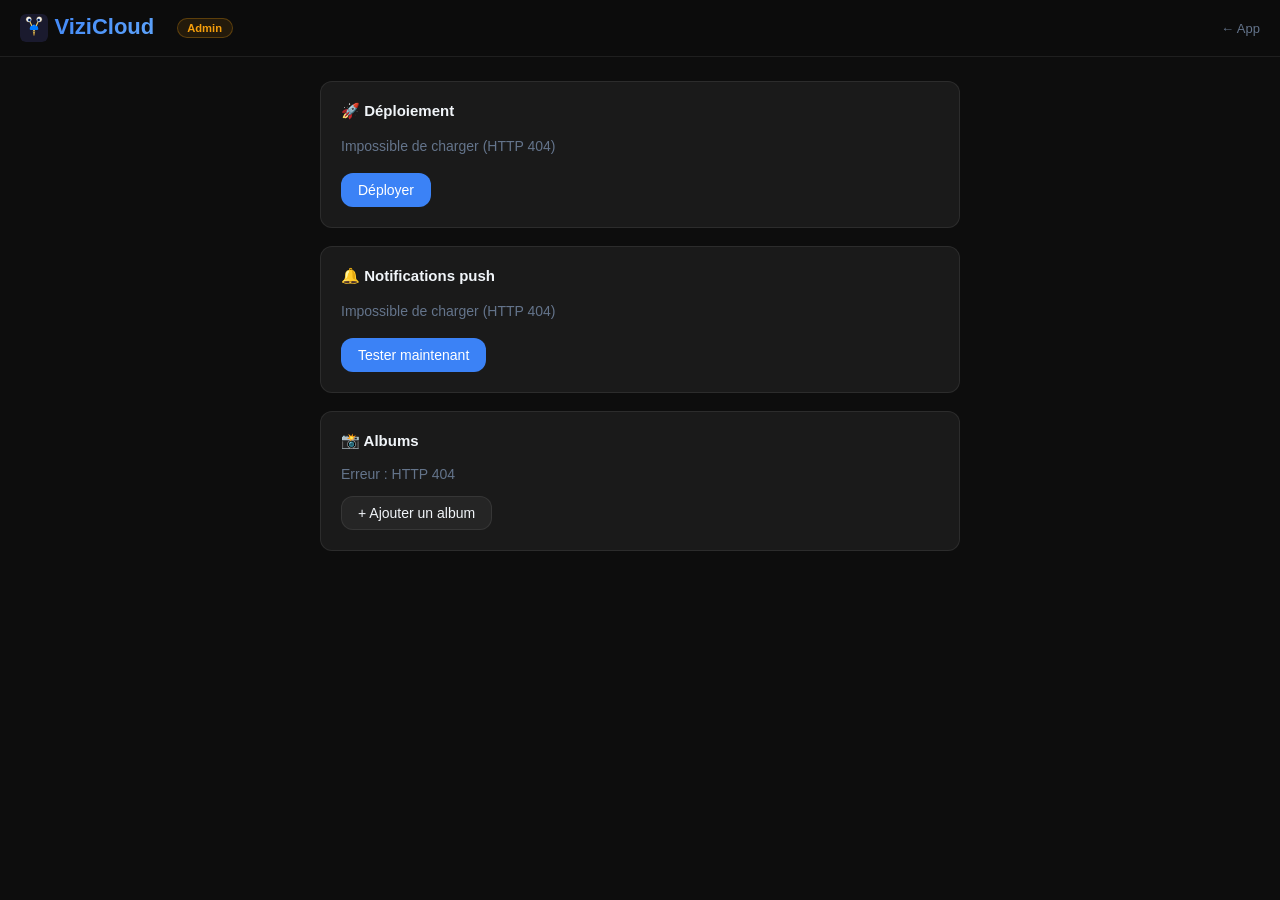
==== admin.html @ b95afce6 "fix: rechargement auto après deploy — poll version.json jusqu'au nouveau commit" ====
<!DOCTYPE html>
<html lang="fr">
<head>
  <meta charset="UTF-8">
  <meta name="viewport" content="width=device-width, initial-scale=1.0">
  <meta name="theme-color" content="#0d0d0d">
  <title>ViziCloud Admin</title>
  <link rel="stylesheet" href="css/app.css">
  <style>
    /* ── ADMIN — surcharges et styles spécifiques ── */
    .logo { flex: unset; }

    .admin-badge {
      font-size: 0.7rem;
      font-weight: 600;
      color: var(--warning);
      background: rgba(245,158,11,0.1);
      border: 1px solid rgba(245,158,11,0.28);
      padding: 0.2rem 0.6rem;
      border-radius: 999px;
    }
    .header-link {
      margin-left: auto;
      font-size: 0.8125rem;
      color: var(--text-muted);
      text-decoration: none;
      transition: color 0.15s;
    }
    .header-link:hover { color: var(--accent2); }

    main {
      max-width: 680px;
      margin: 0 auto;
      padding: 1.5rem 1.25rem;
      display: flex;
      flex-direction: column;
      gap: 1.125rem;
    }

    /* Boutons admin — légèrement plus sombres que la base */
    .btn { background: var(--surface2); }
    .btn:hover:not(:disabled) { background: #2d2d2d; border-color: rgba(59,130,246,0.35); }
    .btn:disabled { opacity: 0.38; }
    .btn-primary { background: var(--accent); border-color: transparent; color: #fff; }
    .btn-primary:hover:not(:disabled) { background: #2563eb; border-color: transparent; }
    .btn-danger { color: var(--danger); border-color: rgba(239,68,68,0.18); }
    .btn-danger:hover:not(:disabled) { background: rgba(239,68,68,0.08); border-color: rgba(239,68,68,0.35); }
    .btn-sm { padding: 0.3rem 0.7rem; font-size: 0.8rem; }
    .btn-row { display: flex; gap: 0.5rem; align-items: center; flex-wrap: wrap; }

    .card {
      background: var(--surface);
      border: 1px solid var(--border);
      border-radius: var(--radius);
      padding: 1.25rem;
    }
    .card-title { font-size: 0.9375rem; font-weight: 600; margin-bottom: 1rem; }

    .field { margin-bottom: 0.875rem; }
    .field:last-child { margin-bottom: 0; }
    label {
      display: block;
      font-size: 0.8125rem;
      color: var(--text-muted);
      margin-bottom: 0.35rem;
    }
    input[type="text"] {
      width: 100%;
      background: var(--surface2);
      border: 1px solid var(--border);
      border-radius: 8px;
      color: var(--text);
      padding: 0.5625rem 0.75rem;
      font-size: 0.875rem;
      font-family: inherit;
      outline: none;
      transition: border-color 0.15s;
    }
    input:focus { border-color: rgba(59,130,246,0.5); }

    .deploy-info {
      font-size: 0.875rem;
      color: var(--text-muted);
      margin-bottom: 1rem;
      display: flex;
      flex-direction: column;
      gap: 0.3rem;
      line-height: 1.5;
    }
    .deploy-info code {
      font-family: 'Courier New', monospace;
      font-size: 0.8125rem;
      color: var(--accent2);
    }
    .dot {
      display: inline-block;
      width: 7px; height: 7px;
      border-radius: 50%;
      margin-right: 0.4rem;
      vertical-align: middle;
    }
    .dot-green { background: var(--success); }

    .deploy-log {
      background: #0a0a0a;
      border: 1px solid var(--border);
      border-radius: 8px;
      padding: 0.75rem;
      font-family: 'Courier New', monospace;
      font-size: 0.75rem;
      color: #a3e635;
      white-space: pre-wrap;
      max-height: 160px;
      overflow-y: auto;
      margin-top: 0.75rem;
      display: none;
    }
    .deploy-log.open { display: block; }

    .album-list {
      display: flex;
      flex-direction: column;
      gap: 0.6rem;
      margin-bottom: 0.875rem;
    }
    .album-item {
      display: flex;
      align-items: center;
      gap: 0.75rem;
      background: var(--surface2);
      border: 1px solid var(--border);
      border-radius: 8px;
      padding: 0.75rem 1rem;
    }
    .album-info { flex: 1; min-width: 0; }
    .album-name { font-size: 0.9rem; font-weight: 500; }
    .album-token {
      font-size: 0.75rem;
      font-family: 'Courier New', monospace;
      color: var(--text-muted);
      overflow: hidden;
      text-overflow: ellipsis;
      white-space: nowrap;
      margin-top: 0.15rem;
    }
    .default-badge {
      font-size: 0.68rem;
      font-weight: 600;
      background: rgba(59,130,246,0.12);
      border: 1px solid rgba(59,130,246,0.28);
      color: var(--accent2);
      padding: 0.1rem 0.5rem;
      border-radius: 999px;
      white-space: nowrap;
    }

    .add-form {
      background: var(--surface2);
      border: 1px solid var(--border);
      border-radius: 8px;
      padding: 1rem;
      margin-top: 0.75rem;
      display: none;
    }
    .add-form.open { display: block; }
    .add-form-row {
      display: flex;
      gap: 0.625rem;
      align-items: flex-end;
      flex-wrap: wrap;
    }
    .add-form-row .field { flex: 1; min-width: 140px; margin-bottom: 0; }

    /* Spinner inline (admin utilise des <span class="spin">) */
    .spin {
      display: inline-block;
      width: 13px; height: 13px;
      border: 2px solid rgba(255,255,255,0.2);
      border-top-color: currentColor;
      border-radius: 50%;
      animation: spin 0.7s linear infinite;
      vertical-align: middle;
    }

    /* Toast admin — colorés */
    .toast { background: var(--surface2); color: var(--text); border: 1px solid var(--border); }
  </style>
</head>
<body>

<header>
  <span class="logo">
    <img src="icons/icon.svg" alt="" aria-hidden="true"
         style="width:28px;height:28px;vertical-align:middle;margin-right:0.4rem;border-radius:6px;">ViziCloud<span id="commit-ref" class="commit-ref"></span>
  </span>
  <span class="admin-badge">Admin</span>
  <a href="/" class="header-link">← App</a>
</header>

<main>

  <!-- ── Déploiement ── -->
  <div class="card">
    <div class="card-title">🚀 Déploiement</div>
    <div class="deploy-info" id="deploy-info">
      <span><span class="spin"></span> Chargement…</span>
    </div>
    <div class="btn-row">
      <button class="btn btn-primary" id="btn-deploy" onclick="deployNow()">Déployer</button>
      <button class="btn btn-sm" id="btn-log" onclick="toggleLog()" style="display:none">Voir les logs</button>
    </div>
    <pre class="deploy-log" id="deploy-log"></pre>
  </div>

  <!-- ── Notifications push ── -->
  <div class="card">
    <div class="card-title">🔔 Notifications push</div>
    <div class="deploy-info" id="push-info">
      <span><span class="spin"></span> Chargement…</span>
    </div>
    <div class="btn-row">
      <button class="btn btn-primary" id="btn-push-test" onclick="pushCheckNow()">Tester maintenant</button>
    </div>
  </div>

  <!-- ── Albums ── -->
  <div class="card">
    <div class="card-title">📸 Albums</div>
    <div class="album-list" id="album-list">
      <span style="color:var(--text-muted);font-size:0.875rem"><span class="spin"></span> Chargement…</span>
    </div>
    <button class="btn" id="btn-toggle-add" onclick="toggleAddForm()">+ Ajouter un album</button>
    <div class="add-form" id="add-form">
      <div class="add-form-row">
        <div class="field">
          <label for="new-token">Token iCloud</label>
          <input type="text" id="new-token" placeholder="Ex : B0SJtdOXmeCgIG" oninput="onTokenInput()">
        </div>
        <button class="btn btn-primary" onclick="addAlbum()">Ajouter</button>
      </div>
      <div id="token-preview" style="font-size:0.8125rem;color:var(--text-muted);margin-top:0.5rem;min-height:1.2em"></div>
    </div>
  </div>

</main>

<div class="toast" id="toast"></div>

<script>
'use strict';

const PWD = new URLSearchParams(location.search).get('pwd') || '';
const Q   = PWD ? `?pwd=${encodeURIComponent(PWD)}` : '';

/* ── API ──────────────────────────────────────────────── */
async function api(method, path, body) {
  const opts = { method };
  if (body !== undefined) {
    opts.headers = { 'Content-Type': 'application/json' };
    opts.body    = JSON.stringify(body);
  }
  const res = await fetch(path + Q, opts);
  if (!res.ok) {
    const d = await res.json().catch(() => ({}));
    throw new Error(d.detail || `HTTP ${res.status}`);
  }
  return res.json();
}

/* ── Toast ────────────────────────────────────────────── */
let toastTimer;
function toast(msg, type = 'info') {
  const el = document.getElementById('toast');
  el.textContent = msg;
  el.className = `toast show toast-${type}`;
  clearTimeout(toastTimer);
  toastTimer = setTimeout(() => el.classList.remove('show'), 4500);
}

/* ── Helpers ──────────────────────────────────────────── */
function esc(s) {
  return String(s)
    .replace(/&/g, '&amp;').replace(/</g, '&lt;')
    .replace(/>/g, '&gt;').replace(/"/g, '&quot;');
}
function timeAgo(dateStr) {
  const s = Math.floor((Date.now() - new Date(dateStr)) / 1000);
  if (s < 60)    return `${s}s`;
  if (s < 3600)  return `${Math.floor(s / 60)} min`;
  if (s < 86400) return `${Math.floor(s / 3600)} h`;
  return `${Math.floor(s / 86400)} j`;
}

/* ── Commit ref ───────────────────────────────────────── */
function loadCommitRef() {
  fetch('./version.json').then(r => r.json()).then(d => {
    if (d?.commit) document.getElementById('commit-ref').textContent = d.commit;
  }).catch(() => {});
}

/* ── Deploy info ──────────────────────────────────────── */
async function loadDeployInfo() {
  const el = document.getElementById('deploy-info');
  try {
    const info = await api('GET', '/admin/info');
    el.innerHTML = `
      <span><span class="dot dot-green"></span>Serveur actif</span>
      <span>Commit déployé : <code>${esc(info.sha)}</code> — ${esc(info.message)}</span>
      <span style="color:var(--text-muted);font-size:0.8125rem">Il y a ${timeAgo(info.date)}</span>`;
  } catch (e) {
    el.innerHTML = `<span style="color:var(--text-muted)">Impossible de charger (${esc(e.message)})</span>`;
  }
}

/* ── Deploy now ───────────────────────────────────────── */
async function deployNow() {
  const btn = document.getElementById('btn-deploy');
  btn.disabled = true;
  btn.innerHTML = '<span class="spin"></span> Déploiement…';

  let currentSha = null;
  try { currentSha = (await fetch('/version.json', { cache: 'no-store' }).then(r => r.json())).commit; } catch (_) {}

  try {
    const r = await api('POST', '/deploy/now');
    if (r.up_to_date) {
      toast('Déjà à jour — aucun déploiement nécessaire.', 'info');
      return;
    }

    // Attendre que le nouveau commit soit servi (max 60s, poll toutes les 2s)
    const deadline = Date.now() + 60_000;
    let secs = 0;
    while (Date.now() < deadline) {
      await new Promise(res => setTimeout(res, 2000));
      secs += 2;
      btn.innerHTML = `<span class="spin"></span> Attente… ${secs}s`;
      try {
        const v = await fetch('/version.json?t=' + Date.now(), { cache: 'no-store' }).then(r => r.json());
        if (v.commit && v.commit !== currentSha) {
          toast('Déployé ! Rechargement…', 'success');
          setTimeout(() => location.href = location.pathname + (PWD ? `?pwd=${encodeURIComponent(PWD)}` : ''), 600);
          return;
        }
      } catch (_) { /* serveur en cours de redémarrage */ }
    }
    toast('Déploiement lancé — rechargez manuellement dans quelques secondes.', 'info');
  } catch (e) {
    toast(`Erreur : ${e.message}`, 'error');
  } finally {
    btn.disabled = false;
    btn.textContent = 'Déployer';
  }
}

/* ── Deploy log ───────────────────────────────────────── */
async function refreshLog() {
  try {
    const r = await api('GET', '/admin/deploy/log');
    document.getElementById('deploy-log').textContent = r.log || '(vide)';
  } catch (_) {}
}

function toggleLog() {
  const el  = document.getElementById('deploy-log');
  const btn = document.getElementById('btn-log');
  const open = !el.classList.contains('open');
  el.classList.toggle('open', open);
  btn.textContent = open ? 'Masquer les logs' : 'Voir les logs';
  if (open) refreshLog();
}

/* ── Push status ──────────────────────────────────────── */
async function loadPushStatus() {
  const el = document.getElementById('push-info');
  try {
    const s = await api('GET', '/admin/push/status');
    const vapidLine = s.vapid_ready
      ? `<span><span class="dot dot-green"></span>Clés VAPID configurées</span>`
      : `<span style="color:var(--warning)">⚠ Clés VAPID manquantes (redémarrer le service)</span>`;
    const subLine = `<span>${s.subscriptions} appareil${s.subscriptions > 1 ? 's' : ''} abonné${s.subscriptions > 1 ? 's' : ''}</span>`;
    el.innerHTML = vapidLine + subLine;
  } catch (e) {
    el.innerHTML = `<span style="color:var(--text-muted)">Impossible de charger (${esc(e.message)})</span>`;
  }
}

async function pushCheckNow() {
  const btn = document.getElementById('btn-push-test');
  btn.disabled = true;
  btn.innerHTML = '<span class="spin"></span> Envoi…';
  try {
    await api('POST', '/push/check');
    toast('Poll iCloud lancé — notification envoyée si nouvelles photos détectées.', 'success');
  } catch (e) {
    toast(`Erreur : ${e.message}`, 'error');
  } finally {
    btn.disabled = false;
    btn.textContent = 'Tester maintenant';
  }
}

/* ── Albums ───────────────────────────────────────────── */
async function loadAlbums() {
  const el = document.getElementById('album-list');
  try {
    const albums = await api('GET', '/admin/albums');
    renderAlbums(albums);
  } catch (e) {
    el.innerHTML = `<span style="color:var(--text-muted);font-size:0.875rem">Erreur : ${esc(e.message)}</span>`;
  }
}

function renderAlbums(albums) {
  const el = document.getElementById('album-list');
  if (!albums.length) {
    el.innerHTML = '<span style="color:var(--text-muted);font-size:0.875rem">Aucun album configuré.</span>';
    return;
  }
  el.innerHTML = albums.map((a, i) => `
    <div class="album-item">
      <div class="album-info">
        <div class="album-name" id="aname-${i}"><span class="spin"></span> ${a.default ? '<span class="default-badge">défaut</span>' : ''}</div>
        <div class="album-token">${esc(a.id)}</div>
      </div>
      <button class="btn btn-sm" onclick="setDefault(${i})" ${a.default ? 'disabled' : ''}>Défaut</button>
      <button class="btn btn-sm btn-danger" onclick="deleteAlbum(${i})">Supprimer</button>
    </div>`).join('');

  albums.forEach((a, i) => {
    fetch(`/api/${encodeURIComponent(a.id)}/webstream`, {
      method: 'POST', body: JSON.stringify({ streamCtag: null }),
    }).then(r => r.json()).then(data => {
      const el = document.getElementById(`aname-${i}`);
      if (!el) return;
      const defaultBadge = a.default ? ' <span class="default-badge">défaut</span>' : '';
      el.innerHTML = esc(data.streamName || a.id) + defaultBadge;
    }).catch(() => {
      const el = document.getElementById(`aname-${i}`);
      if (el) el.innerHTML = esc(a.id) + (a.default ? ' <span class="default-badge">défaut</span>' : '');
    });
  });
}

async function setDefault(index) {
  try {
    const albums = await api('GET', '/admin/albums');
    albums.forEach((a, i) => { a.default = (i === index); });
    await api('POST', '/admin/albums', albums);
    toast('Album par défaut mis à jour', 'success');
    await loadAlbums();
  } catch (e) {
    toast(`Erreur : ${e.message}`, 'error');
  }
}

async function deleteAlbum(index) {
  try {
    const albums = await api('GET', '/admin/albums');
    const name = albums[index]?.name || '';
    if (!confirm(`Supprimer l'album "${name}" ?`)) return;
    albums.splice(index, 1);
    await api('POST', '/admin/albums', albums);
    toast('Album supprimé', 'success');
    await loadAlbums();
  } catch (e) {
    toast(`Erreur : ${e.message}`, 'error');
  }
}

let tokenTimer;
function onTokenInput() {
  clearTimeout(tokenTimer);
  const token = document.getElementById('new-token').value.trim();
  document.getElementById('token-preview').textContent = '';
  if (token.length < 8) return;
  tokenTimer = setTimeout(() => fetchTokenPreview(token), 600);
}

async function fetchTokenPreview(token) {
  const preview = document.getElementById('token-preview');
  preview.innerHTML = '<span class="spin"></span> Vérification…';
  try {
    const res = await fetch(`/api/${encodeURIComponent(token)}/webstream`, {
      method: 'POST', body: JSON.stringify({ streamCtag: null }),
    });
    const data = await res.json();
    if (data.streamName) {
      preview.textContent = `✓ "${data.streamName}" — ${(data.photos || []).length} photo(s)`;
    } else {
      preview.textContent = 'Album trouvé (nom non disponible)';
    }
  } catch (_) {
    preview.textContent = 'Token invalide ou inaccessible';
  }
}

async function addAlbum() {
  const token = document.getElementById('new-token').value.trim();
  if (!token) { toast('Token requis', 'error'); return; }
  try {
    const albums = await api('GET', '/admin/albums');
    albums.push({ id: token });
    await api('POST', '/admin/albums', albums);
    document.getElementById('new-token').value  = '';
    document.getElementById('token-preview').textContent = '';
    toggleAddForm(false);
    toast('Album ajouté !', 'success');
    await loadAlbums();
  } catch (e) {
    toast(`Erreur : ${e.message}`, 'error');
  }
}

function toggleAddForm(force) {
  const el   = document.getElementById('add-form');
  const open = force !== undefined ? force : !el.classList.contains('open');
  el.classList.toggle('open', open);
  document.getElementById('btn-toggle-add').textContent = open ? '✕ Annuler' : '+ Ajouter un album';
}

/* ── Init ─────────────────────────────────────────────── */
loadCommitRef();
loadDeployInfo();
loadPushStatus();
loadAlbums();
</script>
</body>
</html>
---- css/app.css ----
:root {
  --bg: #0d0d0d;
  --surface: #1a1a1a;
  --surface2: #252525;
  --accent: #3b82f6;
  --accent2: #60a5fa;
  --text: #f1f5f9;
  --text-muted: #64748b;
  --border: rgba(255,255,255,0.08);
  --radius: 12px;
  --success: #22c55e;
  --danger: #ef4444;
  --warning: #f59e0b;
}

*, *::before, *::after { box-sizing: border-box; margin: 0; padding: 0; }
html { scroll-behavior: smooth; }

body {
  background: var(--bg);
  color: var(--text);
  font-family: -apple-system, BlinkMacSystemFont, 'Segoe UI', Roboto, sans-serif;
  min-height: 100vh;
  overscroll-behavior: none;
}

/* ── HEADER ── */
header {
  position: sticky;
  top: 0;
  z-index: 100;
  background: rgba(13,13,13,0.88);
  backdrop-filter: blur(16px);
  -webkit-backdrop-filter: blur(16px);
  border-bottom: 1px solid var(--border);
  padding: 0.875rem 1.25rem;
  display: flex;
  align-items: center;
  gap: 1rem;
}

.logo {
  font-size: 1.375rem;
  font-weight: 800;
  background: linear-gradient(135deg, var(--accent), var(--accent2));
  -webkit-background-clip: text;
  -webkit-text-fill-color: transparent;
  background-clip: text;
  flex: 1;
  user-select: none;
}

.badge {
  font-size: 0.75rem;
  font-weight: 600;
  color: var(--text-muted);
  background: var(--surface2);
  border: 1px solid var(--border);
  padding: 0.25rem 0.75rem;
  border-radius: 999px;
  white-space: nowrap;
}

.album-select {
  background: var(--surface2);
  border: 1px solid var(--border);
  border-radius: 999px;
  color: var(--text);
  font-size: 0.75rem;
  font-weight: 500;
  padding: 0.25rem 0.6rem;
  outline: none;
  cursor: pointer;
}

.commit-ref {
  font-size: 0.6rem;
  font-weight: 400;
  font-family: 'Courier New', monospace;
  color: var(--text-muted);
  -webkit-text-fill-color: var(--text-muted);
  margin-left: 0.4rem;
  opacity: 0.65;
  vertical-align: middle;
}

/* ── STATUS BAR ── */
.status-bar {
  background: var(--surface);
  border-bottom: 1px solid var(--border);
  padding: 0.625rem 1.25rem;
  font-size: 0.8125rem;
  color: var(--text-muted);
  display: none;
  align-items: center;
  gap: 0.75rem;
}
.status-bar.visible { display: flex; }

.spinner {
  width: 16px; height: 16px;
  border: 2px solid var(--border);
  border-top-color: var(--accent);
  border-radius: 50%;
  animation: spin 0.75s linear infinite;
  flex-shrink: 0;
}
@keyframes spin { to { transform: rotate(360deg); } }

/* ── GALLERY ── */
.gallery {
  padding: 0.75rem;
  display: grid;
  grid-template-columns: repeat(3, 1fr);
  gap: 0.5rem;
}
@media (max-width: 540px) {
  .gallery { grid-template-columns: repeat(2, 1fr); gap: 0.375rem; }
}
@media (min-width: 1100px) {
  .gallery { grid-template-columns: repeat(4, 1fr); }
}

.photo-card {
  position: relative;
  aspect-ratio: 1;
  overflow: hidden;
  border-radius: 6px;
  background: var(--surface);
  cursor: pointer;
  -webkit-tap-highlight-color: transparent;
}
.photo-card::after {
  content: '';
  position: absolute;
  inset: 0;
  background: transparent;
  transition: background 0.18s;
}
.photo-card:hover::after { background: rgba(255,255,255,0.06); }

.photo-card img {
  width: 100%; height: 100%;
  object-fit: cover;
  display: block;
  transition: transform 0.3s ease;
}
.photo-card:hover img { transform: scale(1.04); }

.photo-card.skeleton {
  background: linear-gradient(90deg, var(--surface) 0%, var(--surface2) 50%, var(--surface) 100%);
  background-size: 200% 100%;
  animation: shimmer 1.4s ease-in-out infinite;
}
@keyframes shimmer {
  0%   { background-position: 200% 0; }
  100% { background-position: -200% 0; }
}

.video-badge {
  position: absolute;
  top: 50%; left: 50%;
  transform: translate(-50%, -50%);
  z-index: 2;
  background: rgba(0,0,0,0.6);
  border-radius: 50%;
  width: 46px; height: 46px;
  display: flex; align-items: center; justify-content: center;
  backdrop-filter: blur(4px);
  pointer-events: none;
}
.video-badge svg { width: 18px; height: 18px; fill: white; margin-left: 3px; }

/* ── PAGINATION ── */
.pagination {
  padding: 1.25rem;
  display: flex;
  align-items: center;
  justify-content: center;
  gap: 1rem;
}
.page-info { font-size: 0.875rem; color: var(--text-muted); }

/* ── BOUTONS ── */
.btn {
  display: inline-flex;
  align-items: center;
  gap: 0.375rem;
  padding: 0.5rem 1rem;
  border-radius: var(--radius);
  border: 1px solid var(--border);
  background: var(--surface);
  color: var(--text);
  font-size: 0.875rem;
  font-weight: 500;
  cursor: pointer;
  transition: background 0.15s, border-color 0.15s;
  -webkit-tap-highlight-color: transparent;
}
.btn:hover:not(:disabled) { background: var(--surface2); border-color: rgba(59,130,246,0.5); }
.btn:disabled { opacity: 0.35; cursor: not-allowed; }

/* ── LIGHTBOX ── */
.lightbox {
  position: fixed;
  inset: 0;
  z-index: 500;
  background: rgba(0,0,0,0.97);
  display: flex;
  flex-direction: column;
  opacity: 0;
  pointer-events: none;
  transition: opacity 0.22s ease;
}
.lightbox.open { opacity: 1; pointer-events: auto; }

.lb-header {
  display: grid;
  grid-template-columns: 1fr auto 1fr;
  align-items: center;
  padding: 0.75rem 1rem;
  flex-shrink: 0;
  padding-top: calc(0.75rem + env(safe-area-inset-top));
}
.lb-counter { font-size: 0.875rem; color: var(--text-muted); text-align: center; }
.lb-actions { display: flex; gap: 0.5rem; justify-content: flex-end; }

.lb-btn {
  background: var(--surface);
  border: 1px solid var(--border);
  color: var(--text);
  width: 40px; height: 40px;
  border-radius: 50%;
  display: flex; align-items: center; justify-content: center;
  cursor: pointer;
  transition: background 0.15s;
  -webkit-tap-highlight-color: transparent;
  text-decoration: none;
}
.lb-btn:hover { background: var(--surface2); }
.lb-btn svg { width: 18px; height: 18px; stroke: currentColor; fill: none; stroke-width: 2; stroke-linecap: round; stroke-linejoin: round; }

.lb-image-wrap {
  flex: 1;
  display: flex;
  align-items: center;
  justify-content: center;
  position: relative;
  overflow: hidden;
  min-height: 0;
}

#lb-img {
  max-width: 100%;
  max-height: 100%;
  object-fit: contain;
  display: block;
  opacity: 1;
  transition: opacity 0.18s;
}
#lb-img.fading { opacity: 0; }

#lb-video {
  max-width: 100%;
  max-height: 100%;
  display: none;
  outline: none;
}

.lb-nav {
  position: absolute;
  top: 50%; transform: translateY(-50%);
  width: 52px; height: 52px;
  background: rgba(0,0,0,0.45);
  border-radius: 50%;
  border: 1px solid rgba(255,255,255,0.1);
  display: flex; align-items: center; justify-content: center;
  cursor: pointer;
  color: white;
  transition: background 0.15s;
  -webkit-tap-highlight-color: transparent;
  z-index: 2;
}
.lb-nav:hover { background: rgba(255,255,255,0.12); }
.lb-prev { left: 0.75rem; }
.lb-next { right: 0.75rem; }
.lb-nav svg { width: 24px; height: 24px; stroke: currentColor; fill: none; stroke-width: 2.5; stroke-linecap: round; stroke-linejoin: round; }
.lb-nav[hidden] { display: none; }

.lb-footer {
  padding: 0.75rem 1.25rem;
  padding-bottom: calc(0.75rem + env(safe-area-inset-bottom));
  flex-shrink: 0;
  text-align: center;
  min-height: 3rem;
}
.lb-caption { font-size: 0.9375rem; font-weight: 500; margin-bottom: 0.2rem; }
.lb-date { font-size: 0.8125rem; color: var(--text-muted); }

/* ── EMPTY / ERROR STATES ── */
.empty-state {
  text-align: center;
  padding: 4rem 2rem;
  color: var(--text-muted);
}
.empty-state h2 { font-size: 1.25rem; color: var(--text); margin-bottom: 0.5rem; }

/* ── UPDATE BANNER ── */
.update-banner {
  position: fixed;
  bottom: 0;
  left: 0; right: 0;
  z-index: 900;
  background: var(--accent);
  color: #fff;
  display: flex;
  align-items: center;
  justify-content: space-between;
  gap: 1rem;
  padding: 0.875rem 1.25rem;
  padding-bottom: calc(0.875rem + env(safe-area-inset-bottom));
  transform: translateY(100%);
  transition: transform 0.3s ease;
  font-size: 0.9375rem;
  font-weight: 500;
}
.update-banner.visible { transform: translateY(0); }
.update-banner .btn-update {
  background: #fff;
  color: var(--accent);
  border: none;
  border-radius: 8px;
  padding: 0.4rem 1rem;
  font-size: 0.875rem;
  font-weight: 600;
  cursor: pointer;
  white-space: nowrap;
  flex-shrink: 0;
}

/* ── TOAST ── */
.toast {
  position: fixed;
  bottom: 1.5rem;
  left: 50%;
  transform: translateX(-50%);
  padding: 0.75rem 1.25rem;
  border-radius: var(--radius);
  font-size: 0.875rem;
  max-width: min(90vw, 420px);
  text-align: center;
  z-index: 1000;
  opacity: 0;
  transition: opacity 0.25s;
  pointer-events: none;
  white-space: pre-line;
}
.toast.show { opacity: 1; pointer-events: auto; }
.toast-error   { background: #dc2626; color: white; }
.toast-success { background: #16a34a; color: white; }
.toast-info    { background: var(--surface2); color: var(--text); border: 1px solid var(--border); }

/* ── ICON BUTTON ── */
.icon-btn {
  background: none;
  border: none;
  color: var(--text-muted);
  width: 36px; height: 36px;
  border-radius: 50%;
  display: flex; align-items: center; justify-content: center;
  cursor: pointer;
  transition: background 0.15s, color 0.15s;
  flex-shrink: 0;
  -webkit-tap-highlight-color: transparent;
}
.icon-btn:hover { background: var(--surface2); color: var(--text); }
.icon-btn svg { width: 20px; height: 20px; stroke: currentColor; fill: none; stroke-width: 2; stroke-linecap: round; stroke-linejoin: round; }

/* ── SETTINGS ── */
.settings-overlay {
  position: fixed; inset: 0; z-index: 400;
  background: rgba(0,0,0,0.55);
  opacity: 0; pointer-events: none;
  transition: opacity 0.25s;
}
.settings-overlay.open { opacity: 1; pointer-events: auto; }

.settings-panel {
  position: fixed; top: 0; right: 0; bottom: 0; z-index: 401;
  width: min(320px, 90vw);
  background: var(--surface);
  border-left: 1px solid var(--border);
  display: flex; flex-direction: column;
  transform: translateX(100%);
  transition: transform 0.28s cubic-bezier(0.4,0,0.2,1);
  overflow: hidden;
}
.settings-panel.open { transform: translateX(0); }

.settings-header {
  display: flex; align-items: center; justify-content: space-between;
  padding: 0.75rem 0.75rem 0.75rem 1rem;
  padding-top: calc(0.75rem + env(safe-area-inset-top));
  border-bottom: 1px solid var(--border);
  flex-shrink: 0;
}
.settings-header h2 { font-size: 1rem; font-weight: 700; color: var(--text); }

.settings-body { flex: 1; overflow-y: auto; padding: 0.75rem 1rem; }
.settings-section { margin-bottom: 1.25rem; }
.settings-section h3 {
  font-size: 0.65rem; font-weight: 600;
  color: var(--text-muted); text-transform: uppercase; letter-spacing: 0.09em;
  margin-bottom: 0.5rem;
}
.settings-row {
  display: flex; align-items: center; justify-content: space-between;
  padding: 0.4rem 0;
  border-bottom: 1px solid var(--border);
  font-size: 0.8125rem;
}
.settings-row:last-child { border-bottom: none; }
.settings-muted { font-size: 0.75rem; color: var(--text-muted); font-family: 'Courier New', monospace; }
.settings-sub   { font-size: 0.7rem; color: var(--text-muted); padding: 0.15rem 0 0.35rem; }

/* ── TOGGLE SWITCH ── */
.toggle { position: relative; display: inline-block; width: 40px; height: 22px; flex-shrink: 0; }
.toggle input { opacity: 0; width: 0; height: 0; }
.toggle-slider {
  position: absolute; inset: 0;
  background: var(--surface2);
  border: 1px solid var(--border);
  border-radius: 999px;
  cursor: pointer;
  transition: background 0.2s, border-color 0.2s;
}
.toggle-slider::before {
  content: '';
  position: absolute;
  width: 16px; height: 16px;
  left: 2px; top: 2px;
  background: white;
  border-radius: 50%;
  transition: transform 0.2s;
}
.toggle input:checked + .toggle-slider { background: var(--accent); border-color: var(--accent); }
.toggle input:checked + .toggle-slider::before { transform: translateX(18px); }
.toggle input:disabled + .toggle-slider { opacity: 0.4; cursor: not-allowed; }

/* ── FILTRES ── */
.filter-group { margin-bottom: 0.75rem; }
.filter-group-label { font-size: 0.65rem; color: var(--text-muted); font-weight: 600; text-transform: uppercase; letter-spacing: 0.07em; margin-bottom: 0.3rem; }
.filter-chips { display: flex; flex-wrap: wrap; gap: 0.3rem; }
.filter-chip {
  display: inline-flex; align-items: center; gap: 0.25rem;
  padding: 0.2rem 0.55rem;
  border-radius: 999px;
  border: 1px solid var(--border);
  background: var(--surface2);
  color: var(--text-muted);
  font-size: 0.75rem;
  cursor: pointer;
  transition: background 0.15s, color 0.15s, border-color 0.15s;
  -webkit-tap-highlight-color: transparent;
}
.filter-chip.active { background: var(--accent); border-color: var(--accent); color: white; }
.filter-chip-count { opacity: 0.6; font-size: 0.68rem; }
.filter-active-dot {
  display: none; width: 8px; height: 8px; border-radius: 50%;
  background: var(--accent); position: absolute; top: 6px; right: 6px;
}
#settings-btn { position: relative; }
#settings-btn.filter-on .filter-active-dot { display: block; }
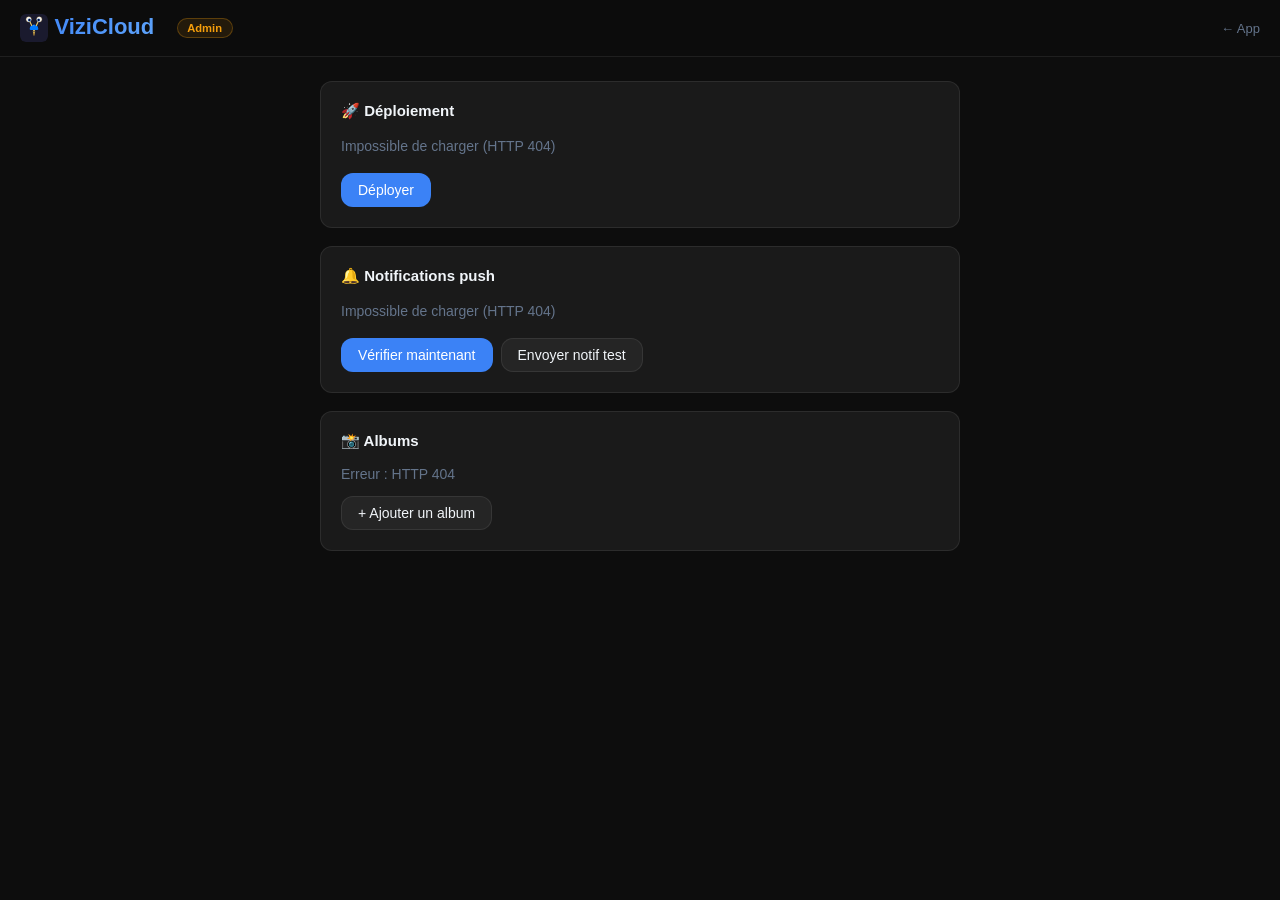
==== commit ecca67c2: "feat: bouton 'Envoyer notif test' dans l'admin pour tester la livraison push Nouveau endpoint POST /" ====
--- a/admin.html
+++ b/admin.html
@@ -219,7 +219,9 @@
       <span><span class="spin"></span> Chargement…</span>
     </div>
     <div class="btn-row">
-      <button class="btn btn-primary" id="btn-push-test" onclick="pushCheckNow()">Tester maintenant</button>
+      <button class="btn btn-primary" id="btn-push-test" onclick="pushCheckNow()">Vérifier maintenant</button>
+      <button class="btn" id="btn-push-notif" onclick="pushSendTest()">Envoyer notif test</button>
+      <button class="btn" id="btn-gen-vapid" onclick="genVapid()" style="display:none">Générer les clés VAPID</button>
     </div>
   </div>
 
@@ -377,18 +379,36 @@
     const s = await api('GET', '/admin/push/status');
     const vapidLine = s.vapid_ready
       ? `<span><span class="dot dot-green"></span>Clés VAPID configurées</span>`
-      : `<span style="color:var(--warning)">⚠ Clés VAPID manquantes (redémarrer le service)</span>`;
+      : `<span style="color:var(--warning)">⚠ Clés VAPID manquantes</span>`;
     const subLine = `<span>${s.subscriptions} appareil${s.subscriptions > 1 ? 's' : ''} abonné${s.subscriptions > 1 ? 's' : ''}</span>`;
     el.innerHTML = vapidLine + subLine;
+    document.getElementById('btn-gen-vapid').style.display = s.vapid_ready ? 'none' : '';
+    document.getElementById('btn-push-test').style.display = s.vapid_ready ? '' : 'none';
+    document.getElementById('btn-push-notif').style.display = (s.vapid_ready && s.subscriptions > 0) ? '' : 'none';
   } catch (e) {
     el.innerHTML = `<span style="color:var(--text-muted)">Impossible de charger (${esc(e.message)})</span>`;
+  }
+}
+
+async function genVapid() {
+  const btn = document.getElementById('btn-gen-vapid');
+  btn.disabled = true;
+  btn.innerHTML = '<span class="spin"></span> Génération…';
+  try {
+    await api('POST', '/admin/gen-vapid');
+    toast('Clés VAPID générées !', 'success');
+    await loadPushStatus();
+  } catch (e) {
+    toast(`Erreur : ${e.message}`, 'error');
+    btn.disabled = false;
+    btn.textContent = 'Générer les clés VAPID';
   }
 }
 
 async function pushCheckNow() {
   const btn = document.getElementById('btn-push-test');
   btn.disabled = true;
-  btn.innerHTML = '<span class="spin"></span> Envoi…';
+  btn.innerHTML = '<span class="spin"></span> Vérification…';
   try {
     await api('POST', '/push/check');
     toast('Poll iCloud lancé — notification envoyée si nouvelles photos détectées.', 'success');
@@ -396,7 +416,23 @@
     toast(`Erreur : ${e.message}`, 'error');
   } finally {
     btn.disabled = false;
-    btn.textContent = 'Tester maintenant';
+    btn.textContent = 'Vérifier maintenant';
+  }
+}
+
+async function pushSendTest() {
+  const btn = document.getElementById('btn-push-notif');
+  btn.disabled = true;
+  btn.innerHTML = '<span class="spin"></span> Envoi…';
+  try {
+    const r = await api('POST', '/admin/push/test');
+    toast(`Notif test envoyée : ${r.results.ok} OK, ${r.results.error} erreur(s), ${r.results.gone} expirés.`, r.results.ok > 0 ? 'success' : 'error');
+    await loadPushStatus();
+  } catch (e) {
+    toast(`Erreur : ${e.message}`, 'error');
+  } finally {
+    btn.disabled = false;
+    btn.textContent = 'Envoyer notif test';
   }
 }
 
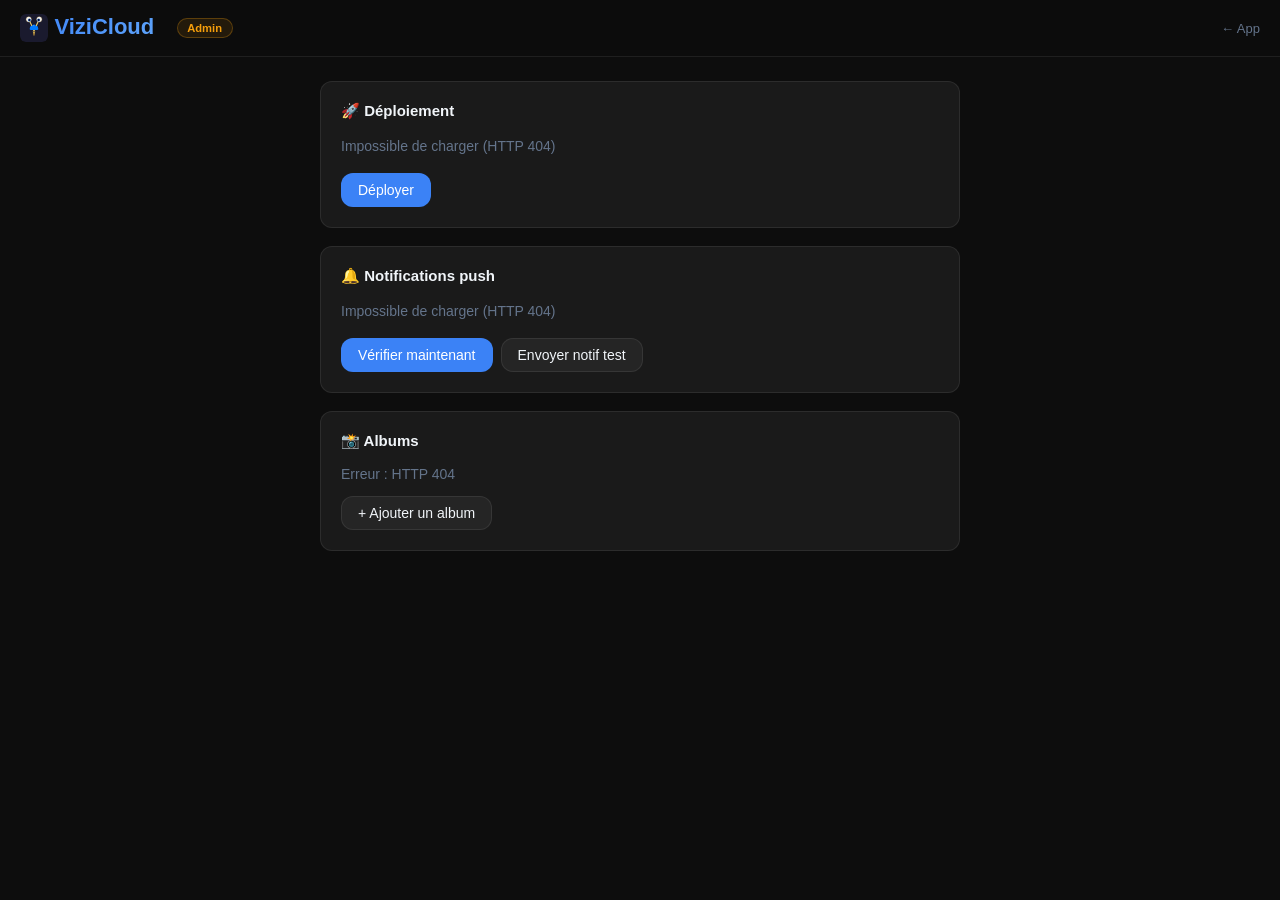
==== commit d02b1777: "fix: _send_push retourne le message d'erreur pywebpush pour diagnostic Le toast 'Envoyer notif test'" ====
--- a/admin.html
+++ b/admin.html
@@ -426,7 +426,8 @@
   btn.innerHTML = '<span class="spin"></span> Envoi…';
   try {
     const r = await api('POST', '/admin/push/test');
-    toast(`Notif test envoyée : ${r.results.ok} OK, ${r.results.error} erreur(s), ${r.results.gone} expirés.`, r.results.ok > 0 ? 'success' : 'error');
+    const errDetail = r.errors && r.errors.length ? ` — ${r.errors[0]}` : '';
+    toast(`Notif test : ${r.results.ok} OK, ${r.results.error} erreur(s)${errDetail}`, r.results.ok > 0 ? 'success' : 'error');
     await loadPushStatus();
   } catch (e) {
     toast(`Erreur : ${e.message}`, 'error');
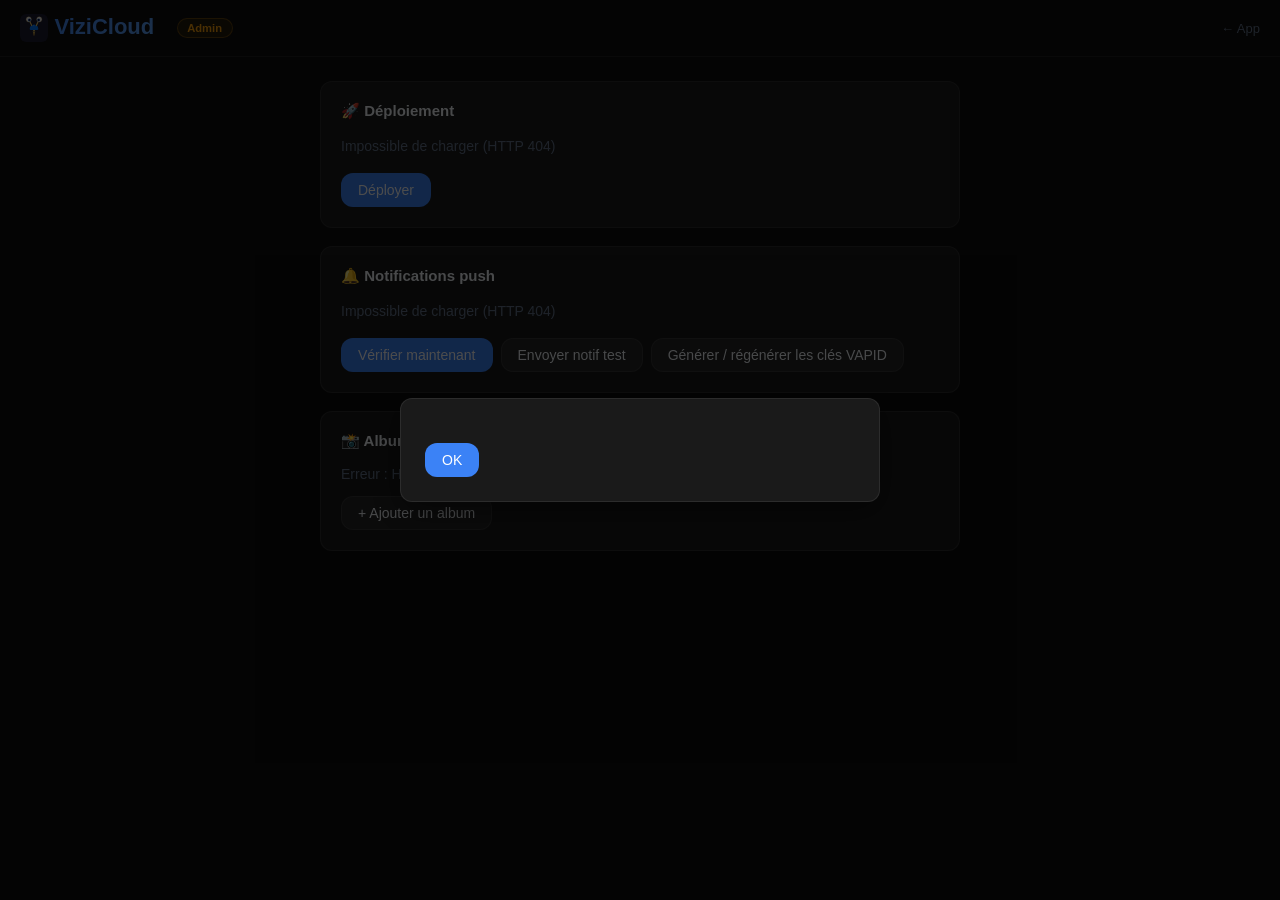
==== commit 5a49a152: "fix: clés VAPID en PKCS8 + modal persistante + bouton régénérer - _generate_vapid: PKCS8 au lieu de " ====
--- a/admin.html
+++ b/admin.html
@@ -221,7 +221,7 @@
     <div class="btn-row">
       <button class="btn btn-primary" id="btn-push-test" onclick="pushCheckNow()">Vérifier maintenant</button>
       <button class="btn" id="btn-push-notif" onclick="pushSendTest()">Envoyer notif test</button>
-      <button class="btn" id="btn-gen-vapid" onclick="genVapid()" style="display:none">Générer les clés VAPID</button>
+      <button class="btn" id="btn-gen-vapid" onclick="genVapid()">Générer / régénérer les clés VAPID</button>
     </div>
   </div>
 
@@ -248,6 +248,15 @@
 
 <div class="toast" id="toast"></div>
 
+<!-- Modal de résultat persistant -->
+<div id="result-modal" style="display:none;position:fixed;inset:0;background:rgba(0,0,0,0.7);z-index:1000;display:flex;align-items:center;justify-content:center;padding:1.5rem;" onclick="closeModal(event)">
+  <div style="background:var(--surface);border:1px solid var(--border);border-radius:var(--radius);padding:1.5rem;max-width:480px;width:100%;box-shadow:0 8px 32px rgba(0,0,0,0.5);">
+    <div id="modal-title" style="font-weight:600;font-size:1rem;margin-bottom:0.75rem"></div>
+    <pre id="modal-body" style="white-space:pre-wrap;word-break:break-word;font-family:inherit;font-size:0.875rem;color:var(--text-muted);margin:0 0 1.25rem"></pre>
+    <button class="btn btn-primary" onclick="closeModal()">OK</button>
+  </div>
+</div>
+
 <script>
 'use strict';
 
@@ -382,7 +391,6 @@
       : `<span style="color:var(--warning)">⚠ Clés VAPID manquantes</span>`;
     const subLine = `<span>${s.subscriptions} appareil${s.subscriptions > 1 ? 's' : ''} abonné${s.subscriptions > 1 ? 's' : ''}</span>`;
     el.innerHTML = vapidLine + subLine;
-    document.getElementById('btn-gen-vapid').style.display = s.vapid_ready ? 'none' : '';
     document.getElementById('btn-push-test').style.display = s.vapid_ready ? '' : 'none';
     document.getElementById('btn-push-notif').style.display = (s.vapid_ready && s.subscriptions > 0) ? '' : 'none';
   } catch (e) {
@@ -426,8 +434,12 @@
   btn.innerHTML = '<span class="spin"></span> Envoi…';
   try {
     const r = await api('POST', '/admin/push/test');
-    const errDetail = r.errors && r.errors.length ? ` — ${r.errors[0]}` : '';
-    toast(`Notif test : ${r.results.ok} OK, ${r.results.error} erreur(s)${errDetail}`, r.results.ok > 0 ? 'success' : 'error');
+    const lines = [
+      `Résultat : ${r.results.ok} OK  |  ${r.results.error} erreur(s)  |  ${r.results.gone} expirés`,
+      `Total abonnés : ${r.total}`,
+    ];
+    if (r.errors && r.errors.length) lines.push('', 'Détail erreur :', ...r.errors);
+    showModal(r.results.ok > 0 ? '✓ Notification envoyée' : '✗ Échec de livraison', lines.join('\n'));
     await loadPushStatus();
   } catch (e) {
     toast(`Erreur : ${e.message}`, 'error');
@@ -556,6 +568,17 @@
   document.getElementById('btn-toggle-add').textContent = open ? '✕ Annuler' : '+ Ajouter un album';
 }
 
+/* ── Modal ────────────────────────────────────────────── */
+function showModal(title, body) {
+  document.getElementById('modal-title').textContent = title;
+  document.getElementById('modal-body').textContent  = body;
+  document.getElementById('result-modal').style.display = 'flex';
+}
+function closeModal(e) {
+  if (e && e.target !== document.getElementById('result-modal')) return;
+  document.getElementById('result-modal').style.display = 'none';
+}
+
 /* ── Init ─────────────────────────────────────────────── */
 loadCommitRef();
 loadDeployInfo();
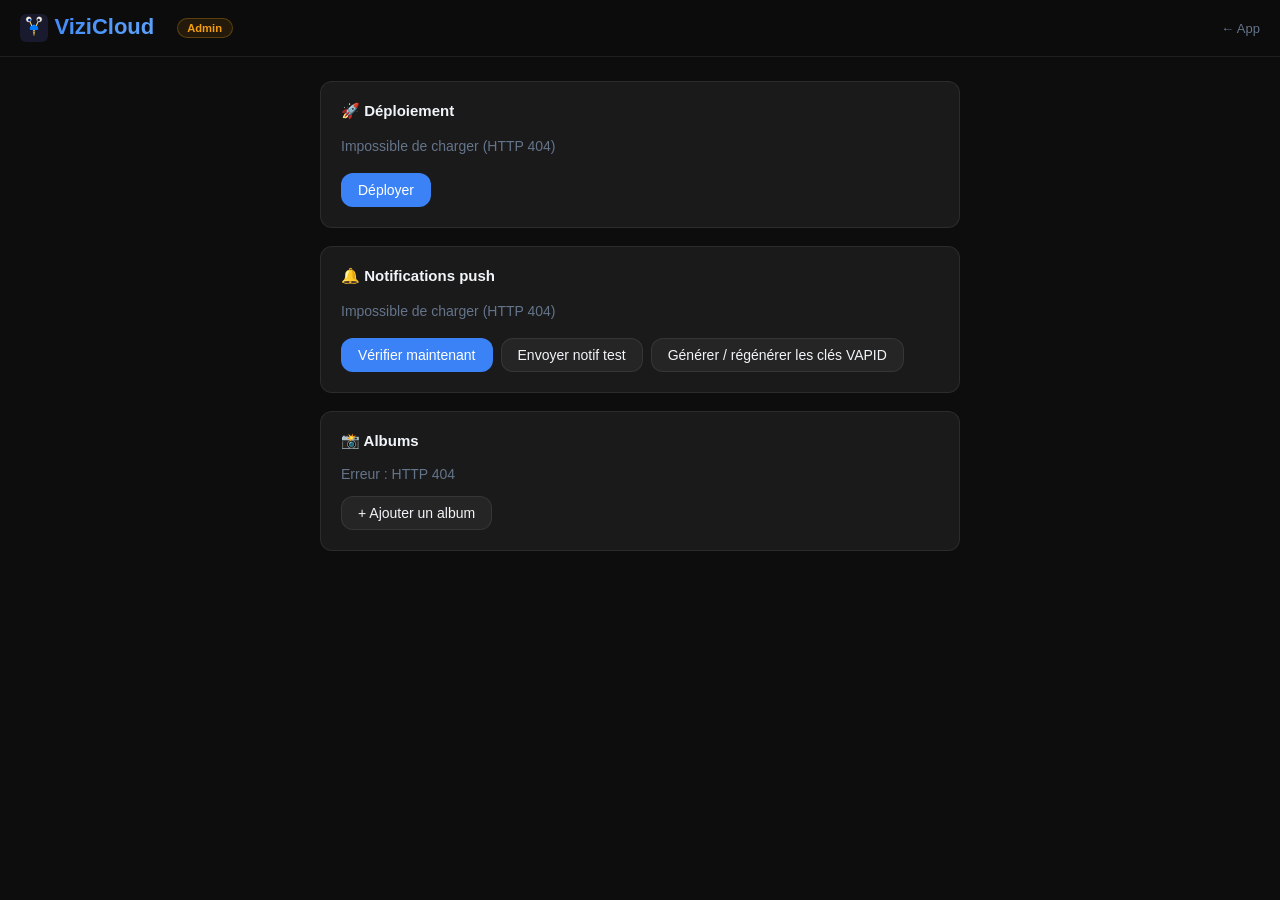
==== commit 86326ec7: "fix: modal toujours visible + VAPID raw key + date génération + liste abonnés - Fix CSS: display:non" ====
--- a/admin.html
+++ b/admin.html
@@ -249,7 +249,7 @@
 <div class="toast" id="toast"></div>
 
 <!-- Modal de résultat persistant -->
-<div id="result-modal" style="display:none;position:fixed;inset:0;background:rgba(0,0,0,0.7);z-index:1000;display:flex;align-items:center;justify-content:center;padding:1.5rem;" onclick="closeModal(event)">
+<div id="result-modal" style="display:none;position:fixed;inset:0;background:rgba(0,0,0,0.7);z-index:1000;align-items:center;justify-content:center;padding:1.5rem;" onclick="closeModal(event)">
   <div style="background:var(--surface);border:1px solid var(--border);border-radius:var(--radius);padding:1.5rem;max-width:480px;width:100%;box-shadow:0 8px 32px rgba(0,0,0,0.5);">
     <div id="modal-title" style="font-weight:600;font-size:1rem;margin-bottom:0.75rem"></div>
     <pre id="modal-body" style="white-space:pre-wrap;word-break:break-word;font-family:inherit;font-size:0.875rem;color:var(--text-muted);margin:0 0 1.25rem"></pre>
@@ -386,11 +386,27 @@
   const el = document.getElementById('push-info');
   try {
     const s = await api('GET', '/admin/push/status');
-    const vapidLine = s.vapid_ready
-      ? `<span><span class="dot dot-green"></span>Clés VAPID configurées</span>`
-      : `<span style="color:var(--warning)">⚠ Clés VAPID manquantes</span>`;
-    const subLine = `<span>${s.subscriptions} appareil${s.subscriptions > 1 ? 's' : ''} abonné${s.subscriptions > 1 ? 's' : ''}</span>`;
-    el.innerHTML = vapidLine + subLine;
+    const lines = [];
+    if (s.vapid_ready) {
+      lines.push(`<span><span class="dot dot-green"></span>Clés VAPID configurées</span>`);
+      if (s.vapid_generated_at) {
+        const d = new Date(s.vapid_generated_at);
+        lines.push(`<span style="font-size:0.8125rem;color:var(--text-muted)">Générées le ${d.toLocaleString('fr-FR')}</span>`);
+      }
+      if (s.vapid_public_key) {
+        lines.push(`<span style="font-size:0.75rem;font-family:'Courier New',monospace;color:var(--text-muted);word-break:break-all">Clé pub : ${esc(s.vapid_public_key)}</span>`);
+      }
+    } else {
+      lines.push(`<span style="color:var(--warning)">⚠ Clés VAPID manquantes</span>`);
+    }
+    const n = s.subscriptions;
+    lines.push(`<span>${n} appareil${n > 1 ? 's' : ''} abonné${n > 1 ? 's' : ''}</span>`);
+    if (s.sub_list && s.sub_list.length) {
+      lines.push(...s.sub_list.map(sub =>
+        `<span style="font-size:0.75rem;font-family:'Courier New',monospace;color:var(--text-muted);margin-left:0.75rem">…${esc(sub.endpoint_short)}</span>`
+      ));
+    }
+    el.innerHTML = lines.join('');
     document.getElementById('btn-push-test').style.display = s.vapid_ready ? '' : 'none';
     document.getElementById('btn-push-notif').style.display = (s.vapid_ready && s.subscriptions > 0) ? '' : 'none';
   } catch (e) {
@@ -404,12 +420,13 @@
   btn.innerHTML = '<span class="spin"></span> Génération…';
   try {
     await api('POST', '/admin/gen-vapid');
-    toast('Clés VAPID générées !', 'success');
+    showModal('✓ Clés VAPID régénérées', 'Nouvelles clés générées.\n\nIMPORTANT : les abonnements existants sont liés aux anciennes clés.\nSur le téléphone, désactiver puis réactiver le toggle Notifications pour recréer un abonnement valide.');
     await loadPushStatus();
   } catch (e) {
-    toast(`Erreur : ${e.message}`, 'error');
+    toast(`Erreur génération VAPID : ${e.message}`, 'error');
+  } finally {
     btn.disabled = false;
-    btn.textContent = 'Générer les clés VAPID';
+    btn.textContent = 'Générer / régénérer les clés VAPID';
   }
 }
 
@@ -572,7 +589,8 @@
 function showModal(title, body) {
   document.getElementById('modal-title').textContent = title;
   document.getElementById('modal-body').textContent  = body;
-  document.getElementById('result-modal').style.display = 'flex';
+  const m = document.getElementById('result-modal');
+  m.style.display = 'flex';
 }
 function closeModal(e) {
   if (e && e.target !== document.getElementById('result-modal')) return;
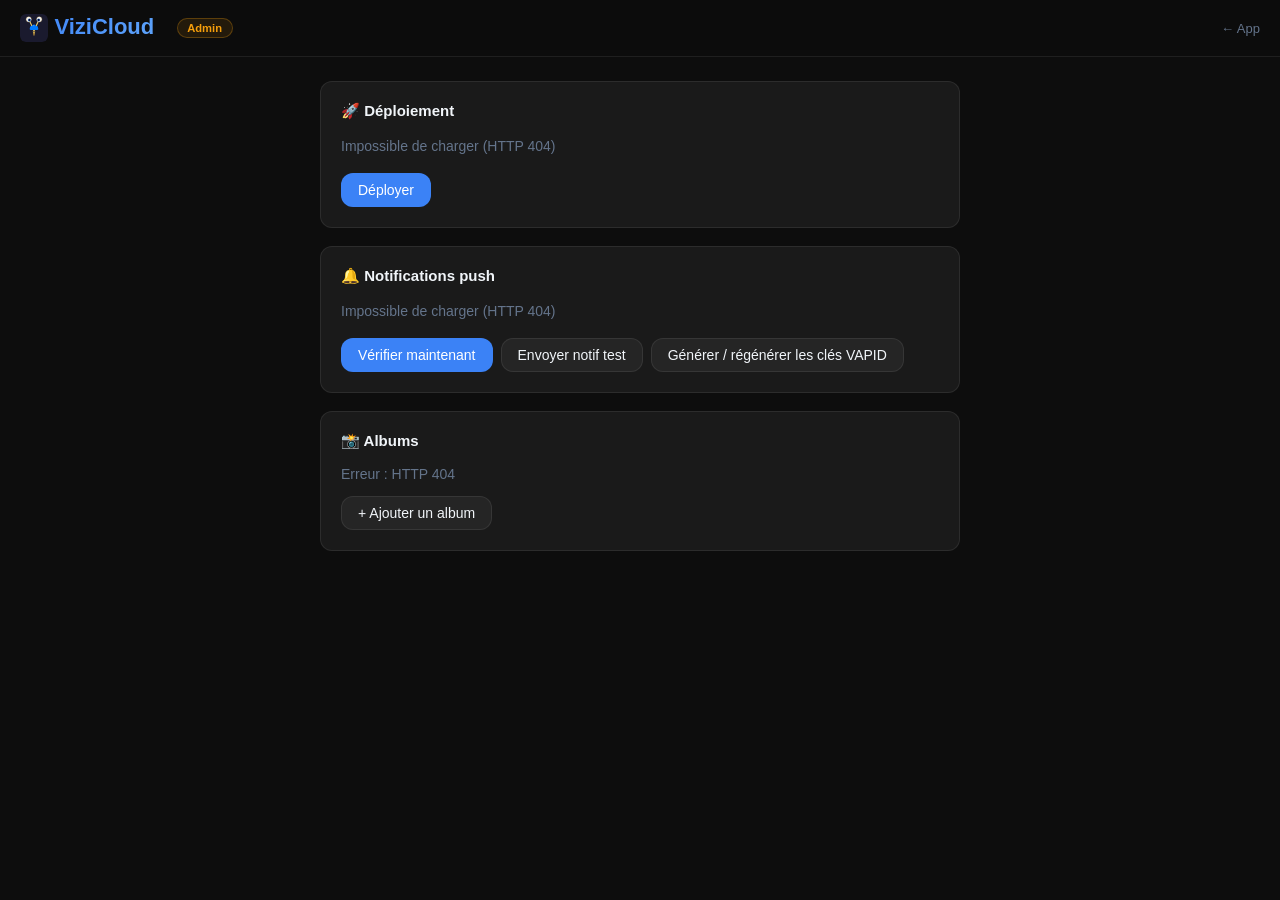
==== commit 52e8a490: "feat: date VAPID + endpoint abonné dans paramètres mobile + fix auto-reload - /push/vapid-public-key" ====
--- a/admin.html
+++ b/admin.html
@@ -350,7 +350,7 @@
         const v = await fetch('/version.json?t=' + Date.now(), { cache: 'no-store' }).then(r => r.json());
         if (v.commit && v.commit !== currentSha) {
           toast('Déployé ! Rechargement…', 'success');
-          setTimeout(() => location.href = location.pathname + (PWD ? `?pwd=${encodeURIComponent(PWD)}` : ''), 600);
+          setTimeout(() => location.reload(), 800);
           return;
         }
       } catch (_) { /* serveur en cours de redémarrage */ }
--- a/css/app.css
+++ b/css/app.css
@@ -421,7 +421,7 @@
 }
 .settings-row:last-child { border-bottom: none; }
 .settings-muted { font-size: 0.75rem; color: var(--text-muted); font-family: 'Courier New', monospace; }
-.settings-sub   { font-size: 0.7rem; color: var(--text-muted); padding: 0.15rem 0 0.35rem; }
+.settings-sub   { font-size: 0.7rem; color: var(--text-muted); padding: 0.15rem 0 0.35rem; white-space: pre-line; word-break: break-all; }
 
 /* ── TOGGLE SWITCH ── */
 .toggle { position: relative; display: inline-block; width: 40px; height: 22px; flex-shrink: 0; }
